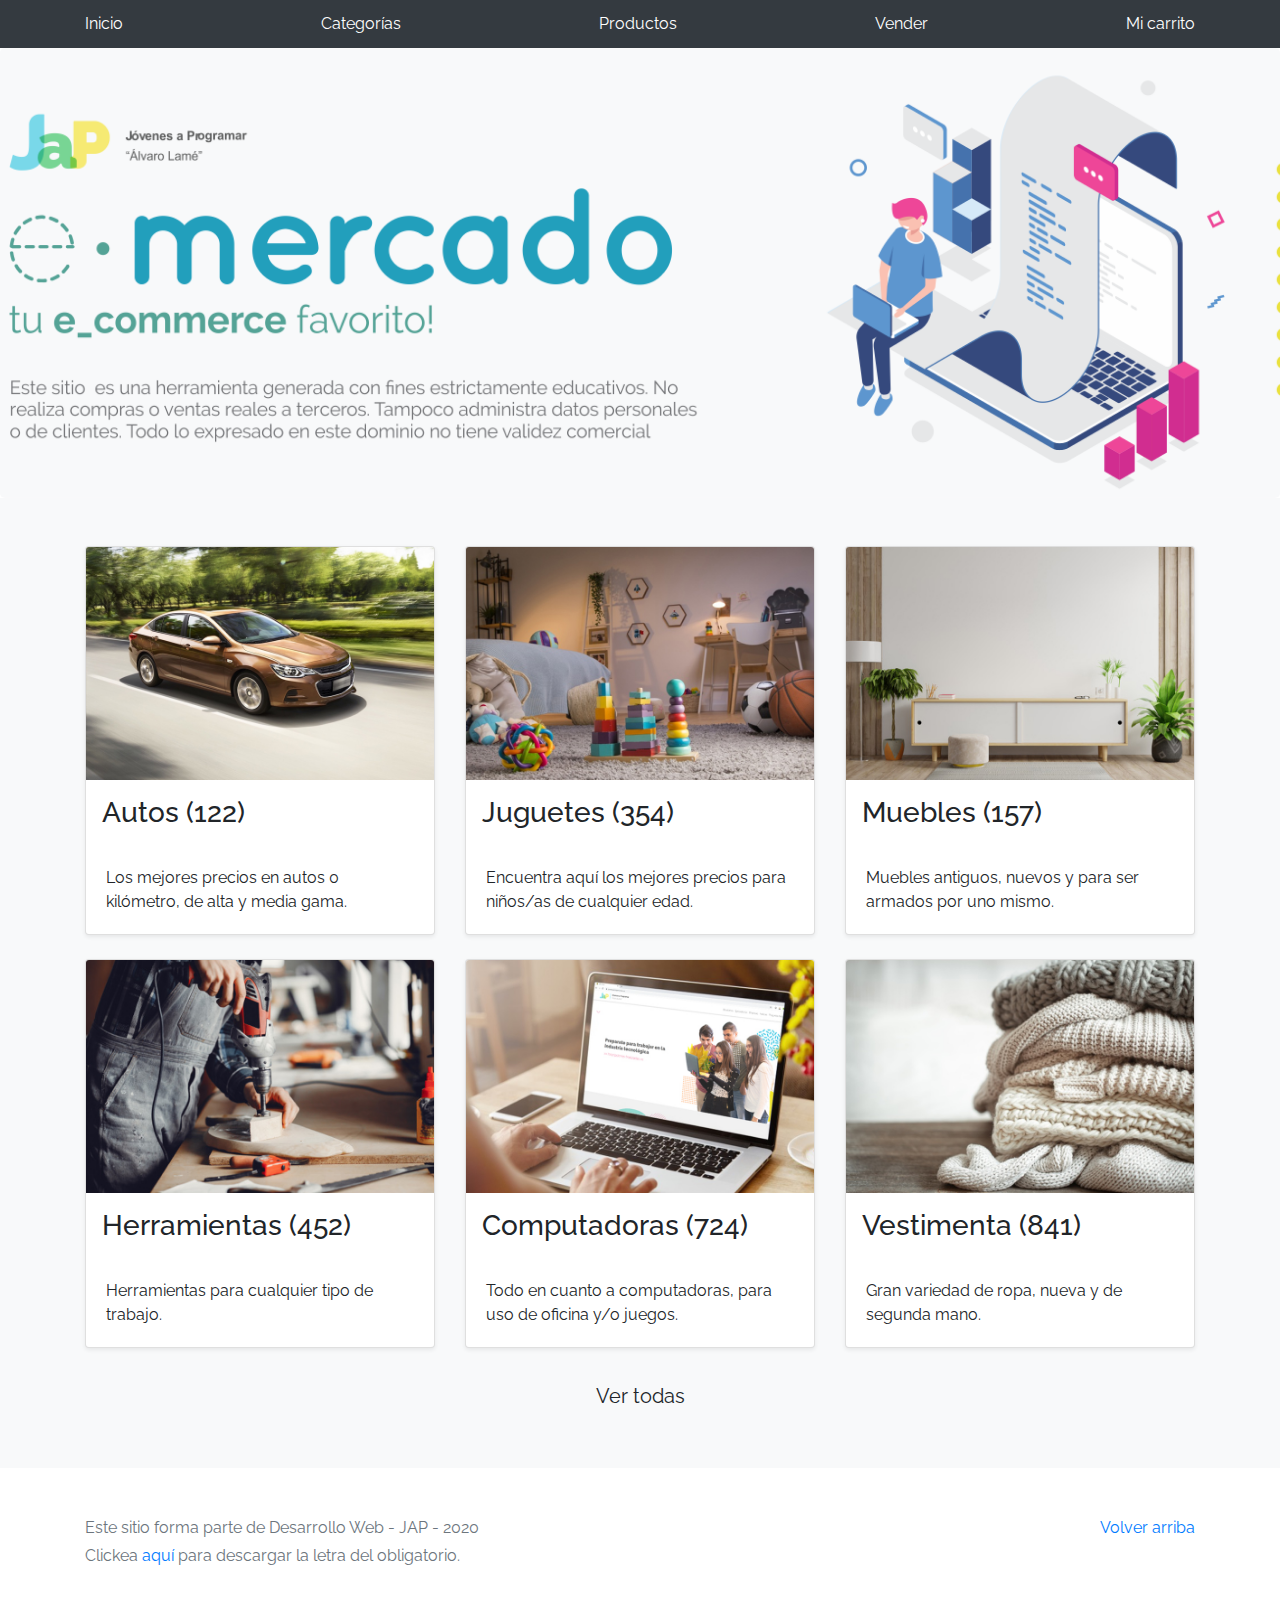
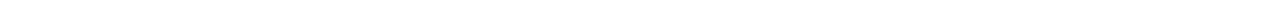
==== Workspace/index.html @ 941ad4e6 "1" ====
<!DOCTYPE html>
<!-- saved from url=(0049)https://getbootstrap.com/docs/4.3/examples/album/ -->
<html lang="en">
  <head>
    <meta http-equiv="Content-Type" content="text/html; charset=UTF-8">
    <meta name="viewport" content="width=device-width, initial-scale=1, shrink-to-fit=no">
    <meta name="description" content="">
    <title>eMercado - Todo lo que busques está aquí</title>

    <link rel="canonical" href="https://getbootstrap.com/docs/4.3/examples/album/">
    <link href="https://fonts.googleapis.com/css?family=Raleway:300,300i,400,400i,700,700i,900,900i" rel="stylesheet">
    <!-- Bootstrap core CSS -->
    <link href="css/bootstrap.min.css" rel="stylesheet">
    <link href="css/styles.css" rel="stylesheet">
  </head>
  <body>
    <nav class="site-header sticky-top py-1 bg-dark">
      <div class="container d-flex flex-column flex-md-row justify-content-between">
        <a class="py-2 d-none d-md-inline-block" href="index.html">Inicio</a>
        <a class="py-2 d-none d-md-inline-block" href="categories.html">Categorías</a>
        <a class="py-2 d-none d-md-inline-block" href="products.html">Productos</a>
        <a class="py-2 d-none d-md-inline-block" href="sell.html">Vender</a>
        <a class="py-2 d-none d-md-inline-block" href="cart.html">Mi carrito</a>
      </div>
    </nav>
    <main role="main">
      <section class="jumbotron text-center">
        <div class="m-5">
          <h1></h1>
        </div>
      </section>
      <div class="album py-5 bg-light">
        <div class="container">
          <div class="row">
            <div class="col-md-4">
              <a href="categories.html" class="card mb-4 shadow-sm custom-card">
                <img class="bd-placeholder-img card-img-top"  src="img/cat1.jpg">
                <h3 class="m-3">Autos (122)</h3>
                <div class="card-body">
                  <p class="card-text">Los mejores precios en autos 0 kilómetro, de alta y media gama.</p>
                </div>
              </a>
            </div>
            <div class="col-md-4">
                <a href="categories.html" class="card mb-4 shadow-sm custom-card">
                  <img class="bd-placeholder-img card-img-top" src="img/cat2.jpg">
                  <h3 class="m-3">Juguetes (354)</h3>
                  <div class="card-body">
                    <p class="card-text">Encuentra aquí los mejores precios para niños/as de cualquier edad.</p>
                  </div>
                </a>
            </div>
            <div class="col-md-4">
                <a href="categories.html" class="card mb-4 shadow-sm custom-card">
                  <img class="bd-placeholder-img card-img-top" src="img/cat3.jpg">
                  <h3 class="m-3">Muebles (157)</h3>
                  <div class="card-body">
                    <p class="card-text">Muebles antiguos, nuevos y para ser armados por uno mismo.</p>
                  </div>
                </a>
            </div>
            <div class="col-md-4">
                <a href="categories.html" class="card mb-4 shadow-sm custom-card">
                  <img class="bd-placeholder-img card-img-top" src="img/cat4.jpg">
                  <h3 class="m-3">Herramientas (452)</h3>
                  <div class="card-body">
                    <p class="card-text">Herramientas para cualquier tipo de trabajo.</p>
                  </div>
                </a>
            </div>
            <div class="col-md-4">
                <a href="categories.html" class="card mb-4 shadow-sm custom-card">
                  <img class="bd-placeholder-img card-img-top" src="img/cat5.jpg">
                  <h3 class="m-3">Computadoras (724)</h3>
                  <div class="card-body">
                    <p class="card-text">Todo en cuanto a computadoras, para uso de oficina y/o juegos.</p>
                  </div>
                </a>
            </div>
            <div class="col-md-4">
                <a href="categories.html" class="card mb-4 shadow-sm custom-card">
                  <img class="bd-placeholder-img card-img-top" src="img/cat6.jpg">
                  <h3 class="m-3">Vestimenta (841)</h3>
                  <div class="card-body">
                    <p class="card-text">Gran variedad de ropa, nueva y de segunda mano.</p>
                  </div>
                </a>
            </div>
          </div>
          <div class="row">
              <a type="button" class="btn btn-light btn-lg btn-block" href="categories.html">Ver todas</a>
          </div>
        </div>
      </div>
    </main>
    <footer class="text-muted">
      <div class="container">
        <p class="float-right">
          <a href="#">Volver arriba</a>
        </p>
        <p>Este sitio forma parte de Desarrollo Web - JAP - 2020</p>
        <p>Clickea <a target="_blank" href="Letra.pdf">aquí</a> para descargar la letra del obligatorio.</p>
      </div>
    </footer>
    <script src="js/jquery-3.4.1.min.js"></script>
    <script src="js/bootstrap.bundle.min.js"></script>
    <script src="js/init.js"></script>
  </body>
</html>
---- Workspace/css/styles.css ----
.jumbotron, .card-body, .container, .site-header{
    font-family: 'Raleway', serif !important;
}

.jumbotron .display-4{
    font-weight: bold;
}

.jumbotron {
  height: 50vh;
  padding: 5em inherit;
  margin-bottom: 0;
  background-color: #53C0FB;
  background: url('../img/cover_back.png');
  background-size: cover;
  background-position: center;
  background-repeat: no-repeat;
  color: black;
  font-weight: bold;
}

@media (min-width: 768px) {
  .jumbotron {
    padding-top: 6rem;
    padding-bottom: 6rem;
  }
}

.jumbotron p:last-child {
  margin-bottom: 0;
}

.jumbotron-heading {
  font-weight: 300;
}

.jumbotron .container {
  max-width: 40rem;
  background-color: rgba(255, 255, 255, 0.5);
  border-radius: 10px;
  text-shadow: 1px 1px 2px grey;
}

.jumbotron .lead{
  font-size: 38px;
}

footer {
  padding-top: 3rem;
  padding-bottom: 3rem;
}

footer p {
  margin-bottom: .25rem;
}

.site-header a {
  color: white;
  transition: ease-in-out color .15s;
}

.light-text {
  color: white;
}

.site-header .dropdown-menu a {
  color: black;
}

.dropzone{
  border: 2px dashed #0087F7;
  border-radius: 5px;
  background: white;
}

.alert{
  position: fixed;
  top:80px;
  width: 50%;
  left: 50%;
  transform: translate(-50%, 0);
}

.lds-ring {
  display: inline-block;
  position: relative;
  width: 64px;
  height: 64px;
  top:50%;
  left: 50%;
}
.lds-ring div {
  box-sizing: border-box;
  display: block;
  position: absolute;
  width: 51px;
  height: 51px;
  margin: 6px;
  border: 6px solid #fff;
  border-radius: 50%;
  animation: lds-ring 1.2s cubic-bezier(0.5, 0, 0.5, 1) infinite;
  border-color: #fff transparent transparent transparent;
}
.lds-ring div:nth-child(1) {
  animation-delay: -0.45s;
}
.lds-ring div:nth-child(2) {
  animation-delay: -0.3s;
}
.lds-ring div:nth-child(3) {
  animation-delay: -0.15s;
}
@keyframes lds-ring {
  0% {
    transform: rotate(0deg);
  }
  100% {
    transform: rotate(360deg);
  }
}

#spinner-wrapper{
  position: fixed;
  background-color: rgba(0,0,0,0.5);
  width:100%;
  height: 100%;
  top:0;
  left:0;
  z-index: 1021;
  display: none;
}

a.custom-card,
a.custom-card:hover {
  color: inherit;
  text-decoration: inherit;
}

.checked {
  color: orange;
}
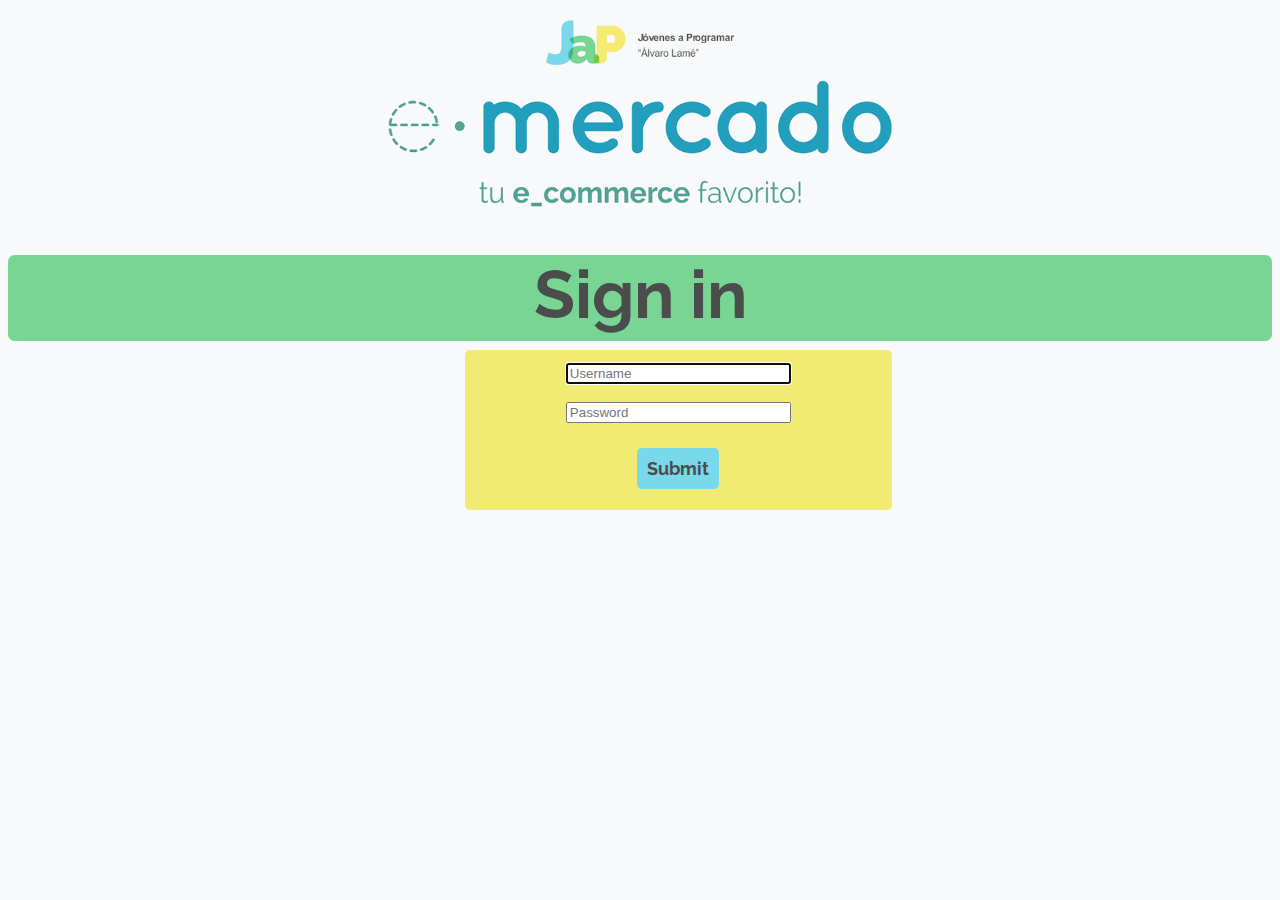
==== commit eae47f54: "Entrega 1" ====
--- a/Workspace/index.html
+++ b/Workspace/index.html
@@ -1,109 +1,30 @@
 <!DOCTYPE html>
 <!-- saved from url=(0049)https://getbootstrap.com/docs/4.3/examples/album/ -->
 <html lang="en">
-  <head>
-    <meta http-equiv="Content-Type" content="text/html; charset=UTF-8">
-    <meta name="viewport" content="width=device-width, initial-scale=1, shrink-to-fit=no">
-    <meta name="description" content="">
-    <title>eMercado - Todo lo que busques está aquí</title>
+	<head>
+		<meta http-equiv="Content-Type" content="text/html; charset=UTF-8" />
+		<meta name="viewport" content="width=device-width, initial-scale=1, shrink-to-fit=no"/>
+		<meta name="description" content="" />
+		<title>eMercado - Todo lo que busques está aquí</title>
 
-    <link rel="canonical" href="https://getbootstrap.com/docs/4.3/examples/album/">
-    <link href="https://fonts.googleapis.com/css?family=Raleway:300,300i,400,400i,700,700i,900,900i" rel="stylesheet">
-    <!-- Bootstrap core CSS -->
-    <link href="css/bootstrap.min.css" rel="stylesheet">
-    <link href="css/styles.css" rel="stylesheet">
-  </head>
-  <body>
-    <nav class="site-header sticky-top py-1 bg-dark">
-      <div class="container d-flex flex-column flex-md-row justify-content-between">
-        <a class="py-2 d-none d-md-inline-block" href="index.html">Inicio</a>
-        <a class="py-2 d-none d-md-inline-block" href="categories.html">Categorías</a>
-        <a class="py-2 d-none d-md-inline-block" href="products.html">Productos</a>
-        <a class="py-2 d-none d-md-inline-block" href="sell.html">Vender</a>
-        <a class="py-2 d-none d-md-inline-block" href="cart.html">Mi carrito</a>
-      </div>
-    </nav>
-    <main role="main">
-      <section class="jumbotron text-center">
-        <div class="m-5">
-          <h1></h1>
-        </div>
-      </section>
-      <div class="album py-5 bg-light">
-        <div class="container">
-          <div class="row">
-            <div class="col-md-4">
-              <a href="categories.html" class="card mb-4 shadow-sm custom-card">
-                <img class="bd-placeholder-img card-img-top"  src="img/cat1.jpg">
-                <h3 class="m-3">Autos (122)</h3>
-                <div class="card-body">
-                  <p class="card-text">Los mejores precios en autos 0 kilómetro, de alta y media gama.</p>
-                </div>
-              </a>
-            </div>
-            <div class="col-md-4">
-                <a href="categories.html" class="card mb-4 shadow-sm custom-card">
-                  <img class="bd-placeholder-img card-img-top" src="img/cat2.jpg">
-                  <h3 class="m-3">Juguetes (354)</h3>
-                  <div class="card-body">
-                    <p class="card-text">Encuentra aquí los mejores precios para niños/as de cualquier edad.</p>
-                  </div>
-                </a>
-            </div>
-            <div class="col-md-4">
-                <a href="categories.html" class="card mb-4 shadow-sm custom-card">
-                  <img class="bd-placeholder-img card-img-top" src="img/cat3.jpg">
-                  <h3 class="m-3">Muebles (157)</h3>
-                  <div class="card-body">
-                    <p class="card-text">Muebles antiguos, nuevos y para ser armados por uno mismo.</p>
-                  </div>
-                </a>
-            </div>
-            <div class="col-md-4">
-                <a href="categories.html" class="card mb-4 shadow-sm custom-card">
-                  <img class="bd-placeholder-img card-img-top" src="img/cat4.jpg">
-                  <h3 class="m-3">Herramientas (452)</h3>
-                  <div class="card-body">
-                    <p class="card-text">Herramientas para cualquier tipo de trabajo.</p>
-                  </div>
-                </a>
-            </div>
-            <div class="col-md-4">
-                <a href="categories.html" class="card mb-4 shadow-sm custom-card">
-                  <img class="bd-placeholder-img card-img-top" src="img/cat5.jpg">
-                  <h3 class="m-3">Computadoras (724)</h3>
-                  <div class="card-body">
-                    <p class="card-text">Todo en cuanto a computadoras, para uso de oficina y/o juegos.</p>
-                  </div>
-                </a>
-            </div>
-            <div class="col-md-4">
-                <a href="categories.html" class="card mb-4 shadow-sm custom-card">
-                  <img class="bd-placeholder-img card-img-top" src="img/cat6.jpg">
-                  <h3 class="m-3">Vestimenta (841)</h3>
-                  <div class="card-body">
-                    <p class="card-text">Gran variedad de ropa, nueva y de segunda mano.</p>
-                  </div>
-                </a>
-            </div>
-          </div>
-          <div class="row">
-              <a type="button" class="btn btn-light btn-lg btn-block" href="categories.html">Ver todas</a>
-          </div>
-        </div>
-      </div>
-    </main>
-    <footer class="text-muted">
-      <div class="container">
-        <p class="float-right">
-          <a href="#">Volver arriba</a>
-        </p>
-        <p>Este sitio forma parte de Desarrollo Web - JAP - 2020</p>
-        <p>Clickea <a target="_blank" href="Letra.pdf">aquí</a> para descargar la letra del obligatorio.</p>
-      </div>
-    </footer>
-    <script src="js/jquery-3.4.1.min.js"></script>
-    <script src="js/bootstrap.bundle.min.js"></script>
-    <script src="js/init.js"></script>
-  </body>
-</html>+		<link rel="canonical" href="https://getbootstrap.com/docs/4.3/examples/album/"/>
+		<link href="https://fonts.googleapis.com/css?family=Raleway:300,300i,400,400i,700,700i,900,900i" rel="stylesheet"/>
+		<!-- Bootstrap core CSS -->
+		<link rel="stylesheet" href="./css/loginstyle.css" />
+		<script src="https://apis.google.com/js/platform.js" async defer></script>
+    <meta name="google-signin-client_id" content="788007872030-hi519unr61blvot0cmolav00a4pv2l04.apps.googleusercontent.com">
+	</head>
+
+	<body class="text-center">
+			<img src="./login.png"/>
+			<h1>Sign in</h1> <br/>
+			<form class="form-signin" action="./home.html">
+		  		<input name="user" type="text" placeholder="Username" size="25pt" required autofocus> <br/><br/>
+		  		<input name="pwd" type="password" placeholder="Password" size="25pt" required autofocus> <br/><br/>
+				<input type="submit" value="Submit"/>
+			</form>
+			<div class="g-signin2" data-onsuccess="onSignIn"></div>
+		<script src="./init.js"></script>
+		<script src="./login/login.js"></script>
+	</body>
+</html>
--- a/Workspace/css/loginstyle.css
+++ b/Workspace/css/loginstyle.css
@@ -0,0 +1,44 @@
+
+body {background-color: rgba(248,249,250,255);
+}
+
+img {display: block;
+    margin-left: auto;
+    margin-right: auto;
+    height: auto;
+    width: 400pt;
+}
+
+h1 {
+    font-family: Raleway;
+    text-align: center;
+    color: rgb(75,76,76);
+    background-color:rgba(120,213,148,255);
+    font-size: 50pt;
+    border-radius: 5pt;
+    padding-bottom: 5pt;
+}
+
+form {
+    background-color: rgb(242,235,115);
+    text-align: center;
+    padding: 10pt;
+    border-radius: 5px;
+    height: 100pt;
+    width: 300pt;
+    position: absolute;
+    left: 465px;
+    top: 350px;
+}
+
+input[type=submit] {
+    background-color: rgba(121,216,233,255);
+    border: none;
+    color: rgb(75,76,76);
+    font-size: 18px;
+    font-family: Raleway;
+    font-weight: bold;
+    padding: 10px 10px;
+    margin: 5pt;
+    border-radius: 5px;
+}
